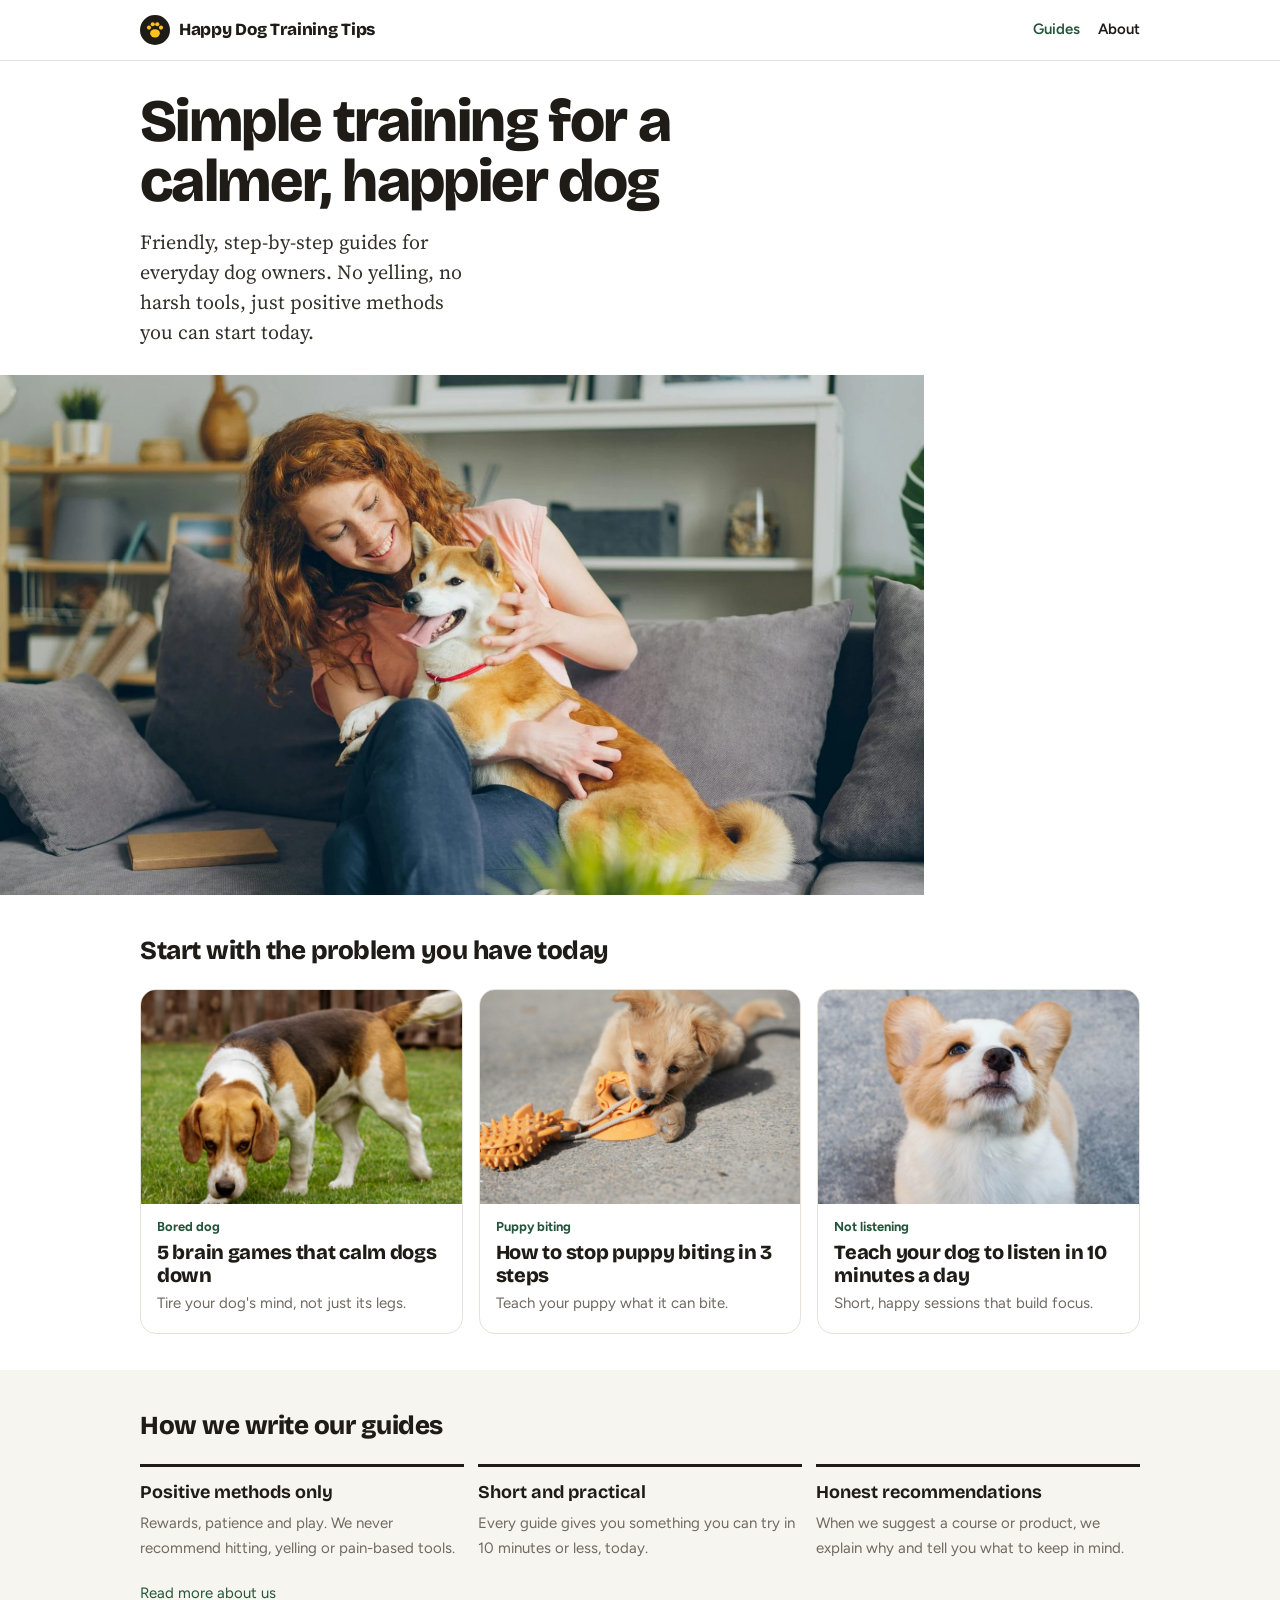
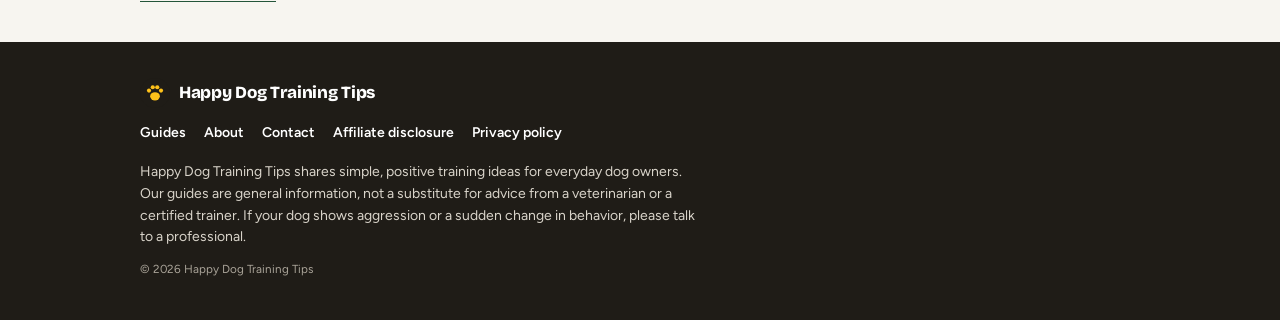
==== public/index.html @ 6b755941 "Site Happy Dog Training Tips: início, 3 guias e páginas de confiança Co-Authored-By: Claude Opus 5.5" ====
<!DOCTYPE html>
<html lang="en">
<head>
<meta charset="UTF-8">
<meta name="viewport" content="width=device-width, initial-scale=1.0">
<title>Happy Dog Training Tips | Simple, Positive Dog Training at Home</title>
<meta name="description" content="Easy, positive dog training guides for everyday owners: brain games for bored dogs, puppy biting and teaching your dog to listen.">
<meta property="og:title" content="Happy Dog Training Tips | Simple, Positive Dog Training at Home">
<meta property="og:description" content="Easy, positive dog training guides for everyday owners: brain games for bored dogs, puppy biting and teaching your dog to listen.">
<meta property="og:type" content="article">
<meta name="theme-color" content="#FFFFFF">
<link rel="icon" href="data:image/svg+xml,<svg viewBox='0 0 32 32' aria-hidden='true'><circle cx='16' cy='16' r='16' fill='%231F1C17'/><g fill='%23FFC21A'><ellipse cx='16' cy='19.5' rx='5.2' ry='4.4'/><circle cx='9.6' cy='13.4' r='2.2'/><circle cx='13.6' cy='9.8' r='2.2'/><circle cx='18.4' cy='9.8' r='2.2'/><circle cx='22.4' cy='13.4' r='2.2'/></g></svg>">
<link rel="preconnect" href="https://fonts.googleapis.com">
<link rel="preconnect" href="https://fonts.gstatic.com" crossorigin>
<link href="https://fonts.googleapis.com/css2?family=Bricolage+Grotesque:opsz,wght@12..96,600;12..96,800&family=Figtree:wght@400;600;700&family=Source+Serif+4:opsz,wght@8..60,400;8..60,600&display=swap" rel="stylesheet">
<link rel="stylesheet" href="css/style.css">
</head>
<body>
<header class="site-header">
  <div class="wide">
    <a class="logo" href="index.html"><svg viewBox="0 0 32 32" aria-hidden="true"><circle cx="16" cy="16" r="16" fill="#1F1C17"/><g fill="#FFC21A"><ellipse cx="16" cy="19.5" rx="5.2" ry="4.4"/><circle cx="9.6" cy="13.4" r="2.2"/><circle cx="13.6" cy="9.8" r="2.2"/><circle cx="18.4" cy="9.8" r="2.2"/><circle cx="22.4" cy="13.4" r="2.2"/></g></svg><span>Happy Dog Training Tips</span></a>
    <nav class="site-nav" aria-label="Main"><a href="index.html" aria-current="page">Guides</a><a href="about.html" class="hide-sm">About</a></nav>
  </div>
</header>
<main>
<section class="home-hero"><div class="wide">
<h1>Simple training for a calmer, happier dog</h1>
<p>Friendly, step-by-step guides for everyday dog owners. No yelling, no harsh tools, just positive methods you can start today.</p>
</div></section>
<div class="photo photo-hero"><img src="img/home.jpg" alt="A happy dog sitting with its owner on a sofa" loading="lazy" onerror="this.remove()"></div>
<section class="home-section"><div class="wide">
<h2>Start with the problem you have today</h2>
<div class="cards"><a class="card" href="bored-dog.html"><div class="photo"><img src="img/bored-dog.jpg" alt="A beagle sniffing the grass in a backyard" loading="lazy" onerror="this.remove()"></div><div class="card-body"><p class="topic">Bored dog</p><h3>5 brain games that calm dogs down</h3><p>Tire your dog's mind, not just its legs.</p></div></a><a class="card" href="puppy-biting.html"><div class="photo"><img src="img/puppy-biting.jpg" alt="A puppy chewing on a rubber toy" loading="lazy" onerror="this.remove()"></div><div class="card-body"><p class="topic">Puppy biting</p><h3>How to stop puppy biting in 3 steps</h3><p>Teach your puppy what it can bite.</p></div></a><a class="card" href="dog-listening.html"><div class="photo"><img src="img/dog-listening.jpg" alt="A corgi puppy looking up, paying attention" loading="lazy" onerror="this.remove()"></div><div class="card-body"><p class="topic">Not listening</p><h3>Teach your dog to listen in 10 minutes a day</h3><p>Short, happy sessions that build focus.</p></div></a></div>
</div></section>
<section class="home-section" style="background:var(--wash)"><div class="wide">
<h2>How we write our guides</h2>
<ul class="promise">
<li><strong>Positive methods only</strong><span>Rewards, patience and play. We never recommend hitting, yelling or pain-based tools.</span></li>
<li><strong>Short and practical</strong><span>Every guide gives you something you can try in 10 minutes or less, today.</span></li>
<li><strong>Honest recommendations</strong><span>When we suggest a course or product, we explain why and tell you what to keep in mind.</span></li>
</ul>
<p style="margin-top:22px;font-size:15px"><a href="about.html">Read more about us</a></p>
</div></section>
</main>
<footer class="site-footer">
  <div class="wide">
    <a class="logo" href="index.html"><svg viewBox="0 0 32 32" aria-hidden="true"><circle cx="16" cy="16" r="16" fill="#1F1C17"/><g fill="#FFC21A"><ellipse cx="16" cy="19.5" rx="5.2" ry="4.4"/><circle cx="9.6" cy="13.4" r="2.2"/><circle cx="13.6" cy="9.8" r="2.2"/><circle cx="18.4" cy="9.8" r="2.2"/><circle cx="22.4" cy="13.4" r="2.2"/></g></svg><span>Happy Dog Training Tips</span></a>
    <nav aria-label="Footer">
      <a href="index.html">Guides</a><a href="about.html">About</a><a href="contact.html">Contact</a><a href="disclosure.html">Affiliate disclosure</a><a href="privacy.html">Privacy policy</a>
    </nav>
    <p>Happy Dog Training Tips shares simple, positive training ideas for everyday dog owners. Our guides are general information, not a substitute for advice from a veterinarian or a certified trainer. If your dog shows aggression or a sudden change in behavior, please talk to a professional.</p>
    <small>© 2026 Happy Dog Training Tips</small>
  </div>
</footer>
</body>
</html>
---- public/css/style.css ----
/* Happy Dog Training Tips — shared styles */
:root{
  --paper:#FFFFFF;
  --wash:#F7F5F0;
  --ink:#1F1C17;
  --body-ink:#34302A;
  --stone:#6F6A61;
  --line:#E7E2D8;
  --forest:#24553A;
  --forest-wash:#EAF1EC;
  --sun:#FFC21A;
  --sun-deep:#D9A100;
  --display:"Bricolage Grotesque",system-ui,sans-serif;
  --serif:"Source Serif 4",Georgia,"Times New Roman",serif;
  --sans:"Figtree",system-ui,-apple-system,"Segoe UI",Roboto,sans-serif;
}
*{box-sizing:border-box;margin:0;padding:0}
html{-webkit-text-size-adjust:100%;scroll-behavior:smooth;overflow-x:clip}
@media (prefers-reduced-motion:reduce){html{scroll-behavior:auto}}
body{overflow-x:clip;background:var(--paper);color:var(--ink);font-family:var(--sans);font-size:16px;line-height:1.55}
img{display:block;max-width:100%;height:auto}
a{color:var(--forest);text-underline-offset:3px}
:focus-visible{outline:3px solid var(--forest);outline-offset:3px;border-radius:4px}
.wrap{max-width:680px;margin:0 auto;padding-left:max(20px,env(safe-area-inset-left,0px));padding-right:max(20px,env(safe-area-inset-right,0px))}
.wide{max-width:1040px;margin:0 auto;padding-left:max(20px,env(safe-area-inset-left,0px));padding-right:max(20px,env(safe-area-inset-right,0px))}
.sr-only{position:absolute;width:1px;height:1px;overflow:hidden;clip:rect(0 0 0 0);white-space:nowrap}

/* ---------- Header ---------- */
.site-header{border-bottom:1px solid var(--line);background:var(--paper)}
.site-header .wide{display:flex;align-items:center;justify-content:space-between;gap:12px;min-height:60px}
.logo{display:flex;align-items:center;gap:9px;min-width:0;text-decoration:none;color:var(--ink);font-family:var(--display);font-weight:800;font-size:17px;letter-spacing:-.3px}
.logo span{white-space:nowrap;overflow:hidden;text-overflow:ellipsis;min-width:0}
.logo svg{width:30px;height:30px;flex:none}
.site-nav{display:flex;gap:18px;flex:none}
.site-nav a{color:var(--ink);text-decoration:none;font-weight:600;font-size:15px}
.site-nav a[aria-current="page"]{color:var(--forest)}
@media (max-width:420px){.site-nav{display:none}}

.disclosure{background:var(--wash);color:var(--stone);font-size:13px;line-height:1.45;padding:8px 0}

/* ---------- Photos ---------- */
.photo{background:#E9E4D9;overflow:hidden}
.photo img{width:100%;height:100%;object-fit:cover}
.photo-hero{aspect-ratio:4/3;max-height:520px}
@media (min-width:760px){.photo-hero{aspect-ratio:16/9}}
.credit{font-size:12px;color:var(--stone);padding:6px 20px 0;max-width:1040px;margin:0 auto}

/* ---------- Article ---------- */
.article-head{padding:28px 0 8px}
.crumb{font-size:14px;font-weight:600;color:var(--forest);text-decoration:none}
.article-head h1{font-family:var(--display);font-weight:800;font-size:clamp(32px,8.4vw,48px);line-height:1.04;letter-spacing:-1.2px;margin:10px 0 14px;text-wrap:balance}
.dek{font-family:var(--serif);font-size:20px;line-height:1.5;color:var(--body-ink);text-wrap:pretty}
.byline{display:flex;flex-wrap:wrap;gap:4px 16px;font-size:14px;color:var(--stone);margin:18px 0 0;padding-top:14px;border-top:1px solid var(--line)}
.byline strong{color:var(--ink);font-weight:600}

.prose{font-family:var(--serif);font-size:18.5px;line-height:1.72;color:var(--body-ink)}
.prose p{margin:0 0 20px}
.prose h2{font-family:var(--display);font-weight:800;color:var(--ink);font-size:clamp(26px,6.6vw,32px);line-height:1.12;letter-spacing:-.6px;margin:44px 0 14px;text-wrap:balance;scroll-margin-top:16px}
.prose h3{font-family:var(--display);font-weight:600;color:var(--ink);font-size:21px;line-height:1.25;margin:28px 0 8px}
.prose ul,.prose ol{margin:0 0 22px 1.2em}
.prose li{margin-bottom:8px;padding-left:4px}
.prose strong{color:var(--ink)}

/* Quick answer */
.summary{font-family:var(--sans);background:var(--forest-wash);border-radius:14px;padding:20px 20px 6px;margin:28px 0 8px}
.summary h2{font-family:var(--display);font-size:19px;font-weight:800;margin:0 0 10px;letter-spacing:0;color:var(--forest)}
.summary ul{list-style:none;margin:0 0 14px}
.summary li{font-size:16.5px;line-height:1.5;color:var(--ink);padding-left:22px;position:relative;margin-bottom:10px}
.summary li::before{content:"";position:absolute;left:2px;top:.55em;width:9px;height:9px;border-radius:50%;background:var(--forest)}

/* Table of contents */
.toc{font-family:var(--sans);border:1px solid var(--line);border-radius:14px;padding:16px 20px;margin:22px 0 10px}
.toc p{font-weight:700;font-size:15px;margin:0 0 8px;color:var(--ink)}
.toc ol{margin:0 0 4px 1.1em;font-size:16px;line-height:1.45}
.toc li{margin-bottom:6px}
.toc a{color:var(--ink);text-decoration:none;border-bottom:1px solid var(--line)}

/* Numbered method steps (real sequences only) */
.steps{list-style:none;margin:0 0 24px!important;counter-reset:step}
.steps>li{counter-increment:step;position:relative;padding:0 0 0 52px!important;margin-bottom:22px!important}
.steps>li::before{content:counter(step);position:absolute;left:0;top:2px;width:36px;height:36px;border-radius:50%;background:var(--ink);color:var(--sun);font-family:var(--display);font-weight:800;font-size:17px;display:grid;place-items:center}
.steps h3{margin:4px 0 6px}

/* Callout */
.callout{font-family:var(--sans);font-size:16.5px;line-height:1.55;color:var(--ink);background:#FFF7DC;border-radius:12px;padding:16px 18px;margin:6px 0 26px}
.callout strong{display:block;margin-bottom:2px}

/* ---------- Product pick ---------- */
.pick{font-family:var(--sans);border:2px solid var(--ink);border-radius:18px;overflow:hidden;margin:40px 0 30px;background:var(--paper)}
.pick-top{background:var(--ink);color:#fff;font-weight:700;font-size:13.5px;padding:10px 18px;display:flex;justify-content:space-between;align-items:center;gap:10px;white-space:nowrap}
.pick-top span:last-child{color:var(--sun)}
.pick .photo{aspect-ratio:16/10;background:#fff;border-bottom:1px solid var(--line)}
.pick .photo img{object-fit:contain}
.pick-body{padding:20px 18px 22px}
.pick h3{font-family:var(--display);font-weight:800;font-size:25px;line-height:1.1;letter-spacing:-.4px;margin:0 0 6px;color:var(--ink)}
.pick .by{font-size:15px;color:var(--stone);margin:0 0 16px}
.pick .why{font-family:var(--serif);font-size:17.5px;line-height:1.6;color:var(--body-ink);margin:0 0 18px}
.proscons{display:grid;gap:12px;margin:0 0 20px}
@media (min-width:560px){.proscons{grid-template-columns:1fr 1fr}}
.proscons div{border-radius:12px;padding:14px 14px 6px}
.pros{background:var(--forest-wash)}
.cons{background:var(--wash)}
.proscons p{font-weight:700;font-size:15px;margin:0 0 8px;color:var(--ink)}
.proscons ul{list-style:none;margin:0}
.proscons li{font-size:15px;line-height:1.45;padding-left:20px;position:relative;margin-bottom:8px;color:var(--ink)}
.pros li::before{content:"+";position:absolute;left:2px;font-weight:800;color:var(--forest)}
.cons li::before{content:"–";position:absolute;left:2px;font-weight:800;color:var(--stone)}
.btn{display:block;text-align:center;text-decoration:none;background:var(--sun);color:var(--ink);font-family:var(--display);font-weight:800;font-size:19px;line-height:1.2;padding:16px 18px;border-radius:12px;box-shadow:0 4px 0 var(--sun-deep);transition:transform .1s,box-shadow .1s}
.btn:active{transform:translateY(3px);box-shadow:0 1px 0 var(--sun-deep)}
.btn-note{font-size:13px;line-height:1.45;color:var(--stone);margin:18px 0 0}

/* Inline soft mention */
.soft{font-family:var(--sans);font-size:16px;line-height:1.5;border-left:3px solid var(--sun);padding:4px 0 4px 14px;margin:6px 0 26px;color:var(--ink)}

/* FAQ */
.faq{font-family:var(--sans);margin:8px 0 30px;border-top:1px solid var(--line)}
.faq details{border-bottom:1px solid var(--line)}
.faq summary{list-style:none;cursor:pointer;font-weight:700;font-size:17px;line-height:1.35;color:var(--ink);padding:16px 34px 16px 0;position:relative}
.faq summary::-webkit-details-marker{display:none}
.faq summary::after{content:"+";position:absolute;right:4px;top:12px;font-size:24px;font-weight:400;color:var(--forest)}
.faq details[open] summary::after{content:"–"}
.faq .answer{font-family:var(--serif);font-size:17px;line-height:1.65;color:var(--body-ink);padding:0 0 18px}

/* Author box */
.author{font-family:var(--sans);display:grid;grid-template-columns:52px 1fr;gap:14px;background:var(--wash);border-radius:14px;padding:18px;margin:34px 0 10px}
.author .avatar{width:52px;height:52px;border-radius:50%;background:var(--sun);display:grid;place-items:center}
.author .avatar svg{width:30px;height:30px}
.author p{font-size:15px;line-height:1.5;color:var(--body-ink);margin:0}
.author strong{display:block;color:var(--ink);font-size:16px;margin-bottom:2px}

/* Related */
.related{background:var(--wash);padding:40px 0 44px;margin-top:40px}
.related h2{font-family:var(--display);font-weight:800;font-size:24px;letter-spacing:-.4px;margin:0 0 18px}

/* ---------- Guide cards (home + related) ---------- */
.cards{display:grid;gap:16px}
@media (min-width:760px){.cards{grid-template-columns:repeat(3,1fr)}}
.card{display:block;text-decoration:none;color:var(--ink);background:var(--paper);border-radius:16px;overflow:hidden;border:1px solid var(--line)}
.card .photo{aspect-ratio:16/9}
@media (min-width:760px){.card .photo{aspect-ratio:3/2}}
.card-body{padding:14px 16px 18px}
.card .topic{font-size:13px;font-weight:700;color:var(--forest);margin:0 0 4px}
.card h3{font-family:var(--display);font-weight:800;font-size:20px;line-height:1.15;letter-spacing:-.3px;margin:0 0 6px}
.card p{font-size:15px;line-height:1.45;color:var(--stone);margin:0}

/* ---------- Home ---------- */
.home-hero{padding:30px 0 28px}
.home-hero h1{font-family:var(--display);font-weight:800;font-size:clamp(36px,10vw,60px);line-height:1;letter-spacing:-1.6px;margin:0 0 16px;text-wrap:balance}
.home-hero p{font-family:var(--serif);font-size:20px;line-height:1.5;color:var(--body-ink);max-width:34ch}
.home-section{padding:36px 0}
.home-section h2{font-family:var(--display);font-weight:800;font-size:26px;letter-spacing:-.5px;margin:0 0 18px}
.promise{display:grid;gap:14px;margin:0;list-style:none}
@media (min-width:760px){.promise{grid-template-columns:repeat(3,1fr)}}
.promise li{border-top:3px solid var(--ink);padding-top:12px}
.promise strong{display:block;font-family:var(--display);font-size:18px;margin-bottom:4px}
.promise span{font-size:15px;line-height:1.5;color:var(--stone)}

/* ---------- Simple pages ---------- */
.page{padding:32px 0 48px}
.page h1{font-family:var(--display);font-weight:800;font-size:clamp(32px,8vw,44px);line-height:1.05;letter-spacing:-1px;margin:0 0 18px}

/* ---------- Footer ---------- */
.site-footer{background:var(--ink);color:#D9D4CA;font-size:14px;line-height:1.55;padding:36px 0 40px}
.site-footer .logo{color:#fff;margin-bottom:14px}
.site-footer nav{display:flex;flex-wrap:wrap;gap:8px 18px;margin:0 0 18px}
.site-footer nav a{color:#fff;text-decoration:none;font-weight:600}
.site-footer p{margin:0 0 10px;max-width:62ch}
.site-footer small{color:#A9A398}
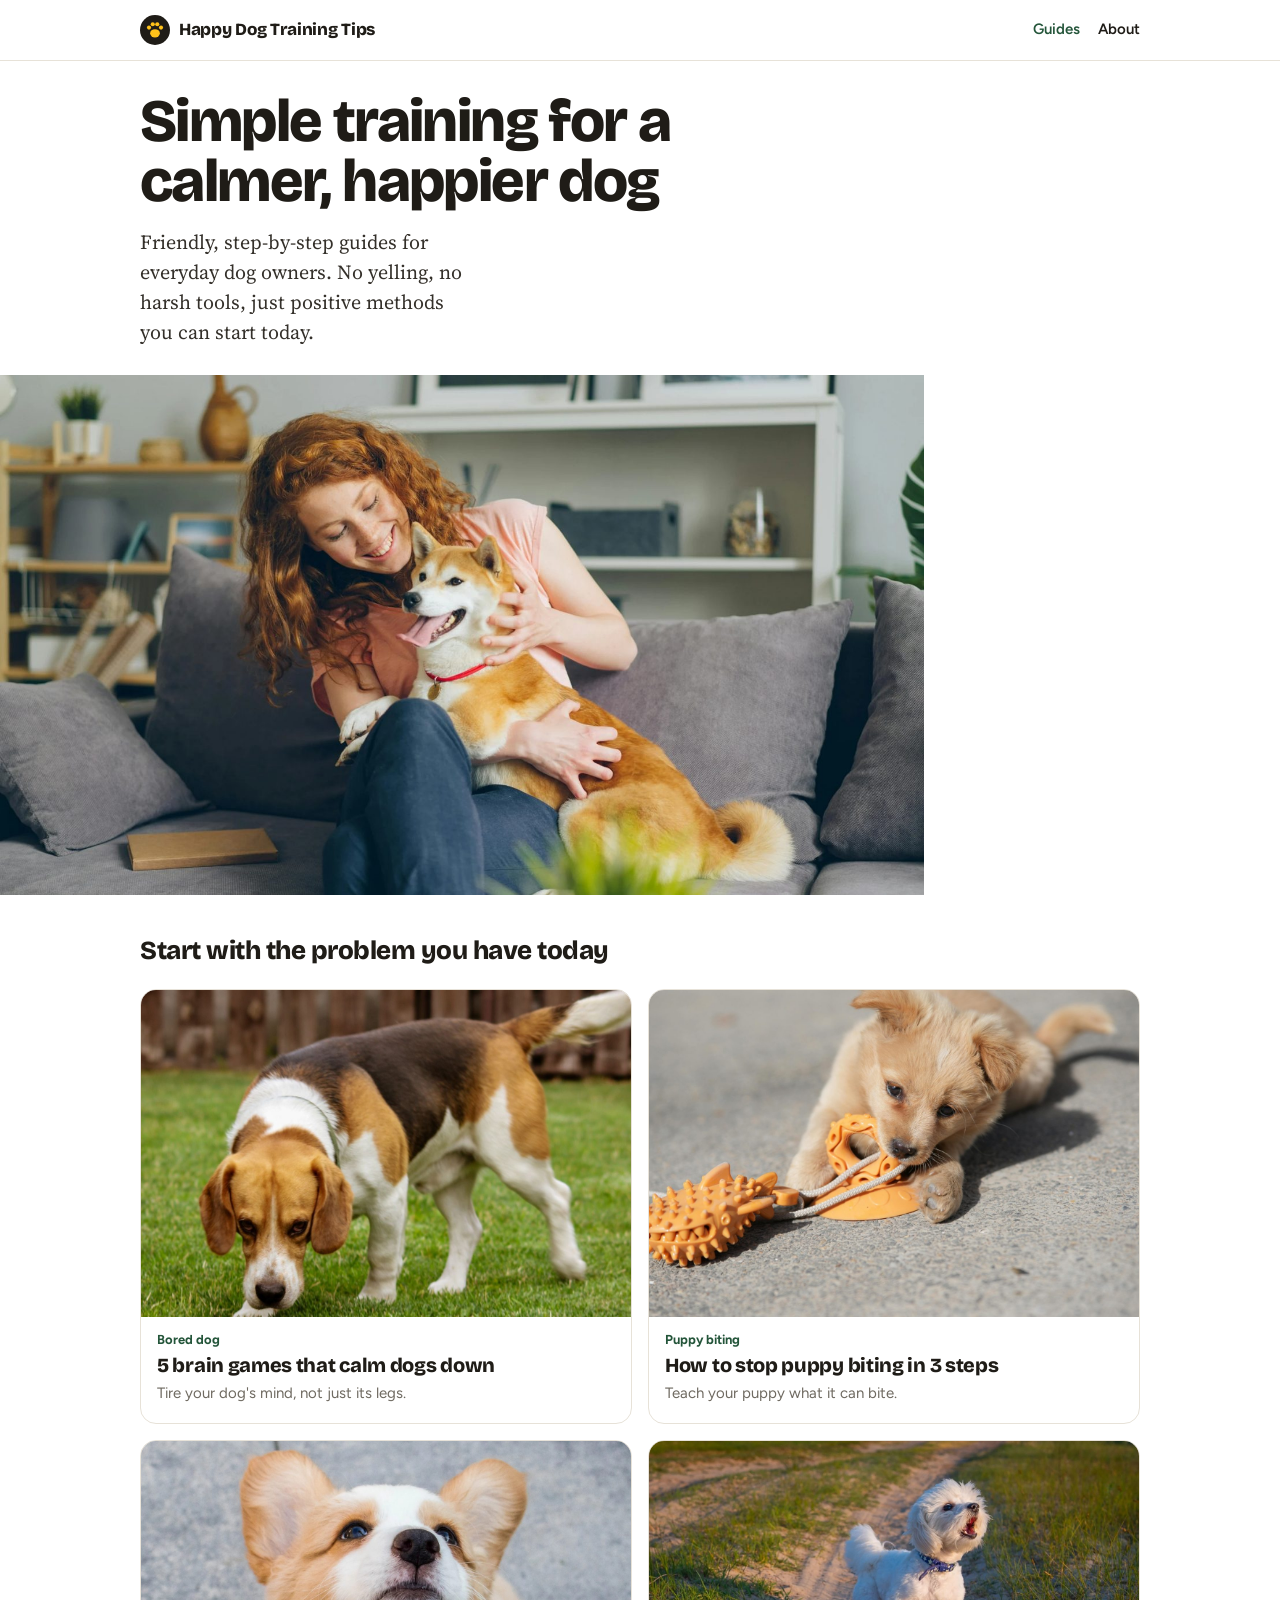
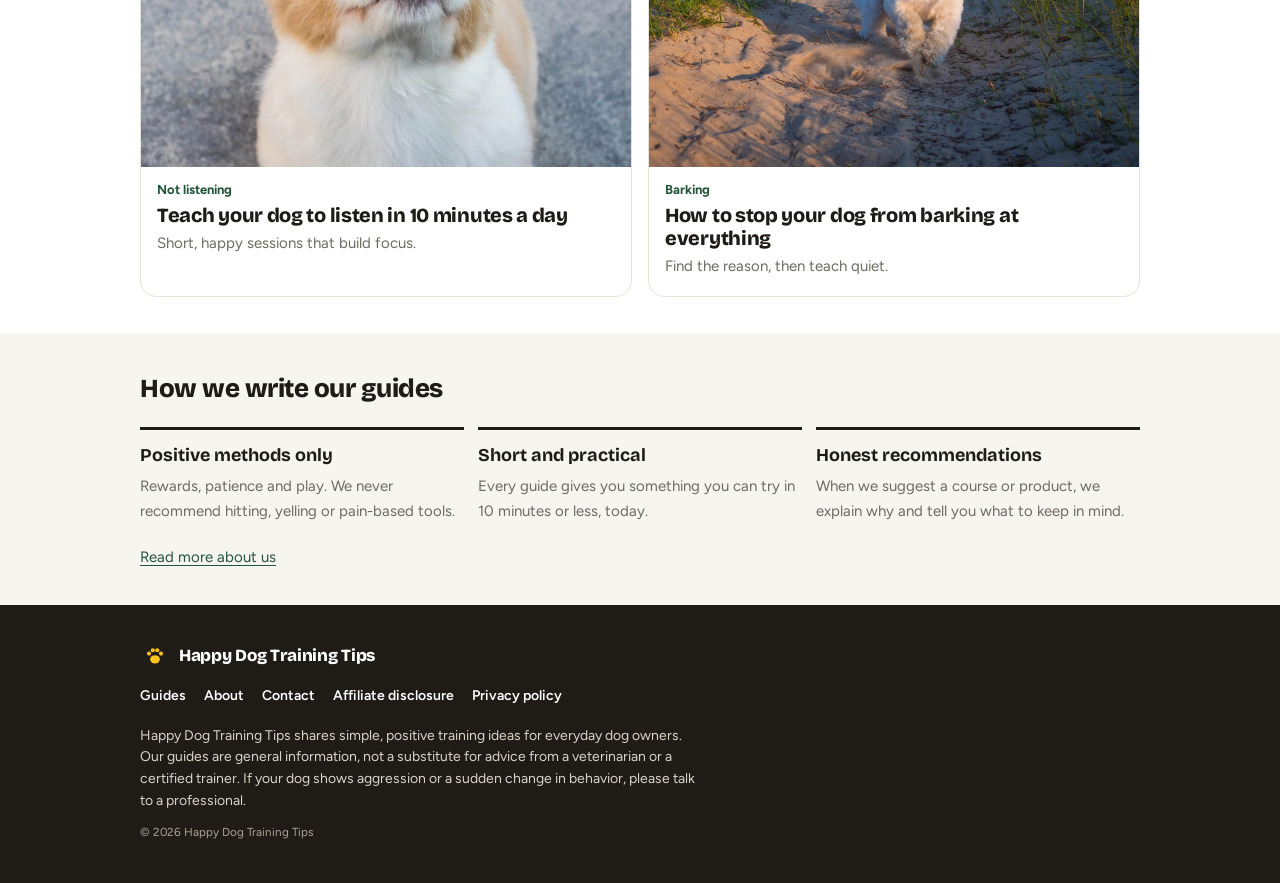
==== commit 68fb000b: "Adiciona o guia sobre latido (dog-barking) Co-Authored-By: Claude Opus 5.5 <noreply@anthropic.com> C" ====
--- a/public/index.html
+++ b/public/index.html
@@ -30,7 +30,7 @@
 <div class="photo photo-hero"><img src="img/home.jpg" alt="A happy dog sitting with its owner on a sofa" loading="lazy" onerror="this.remove()"></div>
 <section class="home-section"><div class="wide">
 <h2>Start with the problem you have today</h2>
-<div class="cards"><a class="card" href="bored-dog.html"><div class="photo"><img src="img/bored-dog.jpg" alt="A beagle sniffing the grass in a backyard" loading="lazy" onerror="this.remove()"></div><div class="card-body"><p class="topic">Bored dog</p><h3>5 brain games that calm dogs down</h3><p>Tire your dog's mind, not just its legs.</p></div></a><a class="card" href="puppy-biting.html"><div class="photo"><img src="img/puppy-biting.jpg" alt="A puppy chewing on a rubber toy" loading="lazy" onerror="this.remove()"></div><div class="card-body"><p class="topic">Puppy biting</p><h3>How to stop puppy biting in 3 steps</h3><p>Teach your puppy what it can bite.</p></div></a><a class="card" href="dog-listening.html"><div class="photo"><img src="img/dog-listening.jpg" alt="A corgi puppy looking up, paying attention" loading="lazy" onerror="this.remove()"></div><div class="card-body"><p class="topic">Not listening</p><h3>Teach your dog to listen in 10 minutes a day</h3><p>Short, happy sessions that build focus.</p></div></a></div>
+<div class="cards"><a class="card" href="bored-dog.html"><div class="photo"><img src="img/bored-dog.jpg" alt="A beagle sniffing the grass in a backyard" loading="lazy" onerror="this.remove()"></div><div class="card-body"><p class="topic">Bored dog</p><h3>5 brain games that calm dogs down</h3><p>Tire your dog's mind, not just its legs.</p></div></a><a class="card" href="puppy-biting.html"><div class="photo"><img src="img/puppy-biting.jpg" alt="A puppy chewing on a rubber toy" loading="lazy" onerror="this.remove()"></div><div class="card-body"><p class="topic">Puppy biting</p><h3>How to stop puppy biting in 3 steps</h3><p>Teach your puppy what it can bite.</p></div></a><a class="card" href="dog-listening.html"><div class="photo"><img src="img/dog-listening.jpg" alt="A corgi puppy looking up, paying attention" loading="lazy" onerror="this.remove()"></div><div class="card-body"><p class="topic">Not listening</p><h3>Teach your dog to listen in 10 minutes a day</h3><p>Short, happy sessions that build focus.</p></div></a><a class="card" href="dog-barking.html"><div class="photo"><img src="img/dog-barking.jpg" alt="A small white dog barking on a sandy path" loading="lazy" onerror="this.remove()"></div><div class="card-body"><p class="topic">Barking</p><h3>How to stop your dog from barking at everything</h3><p>Find the reason, then teach quiet.</p></div></a></div>
 </div></section>
 <section class="home-section" style="background:var(--wash)"><div class="wide">
 <h2>How we write our guides</h2>
--- a/public/css/style.css
+++ b/public/css/style.css
@@ -134,7 +134,7 @@
 
 /* ---------- Guide cards (home + related) ---------- */
 .cards{display:grid;gap:16px}
-@media (min-width:760px){.cards{grid-template-columns:repeat(3,1fr)}}
+@media (min-width:760px){.cards{grid-template-columns:repeat(2,1fr)}}
 .card{display:block;text-decoration:none;color:var(--ink);background:var(--paper);border-radius:16px;overflow:hidden;border:1px solid var(--line)}
 .card .photo{aspect-ratio:16/9}
 @media (min-width:760px){.card .photo{aspect-ratio:3/2}}
